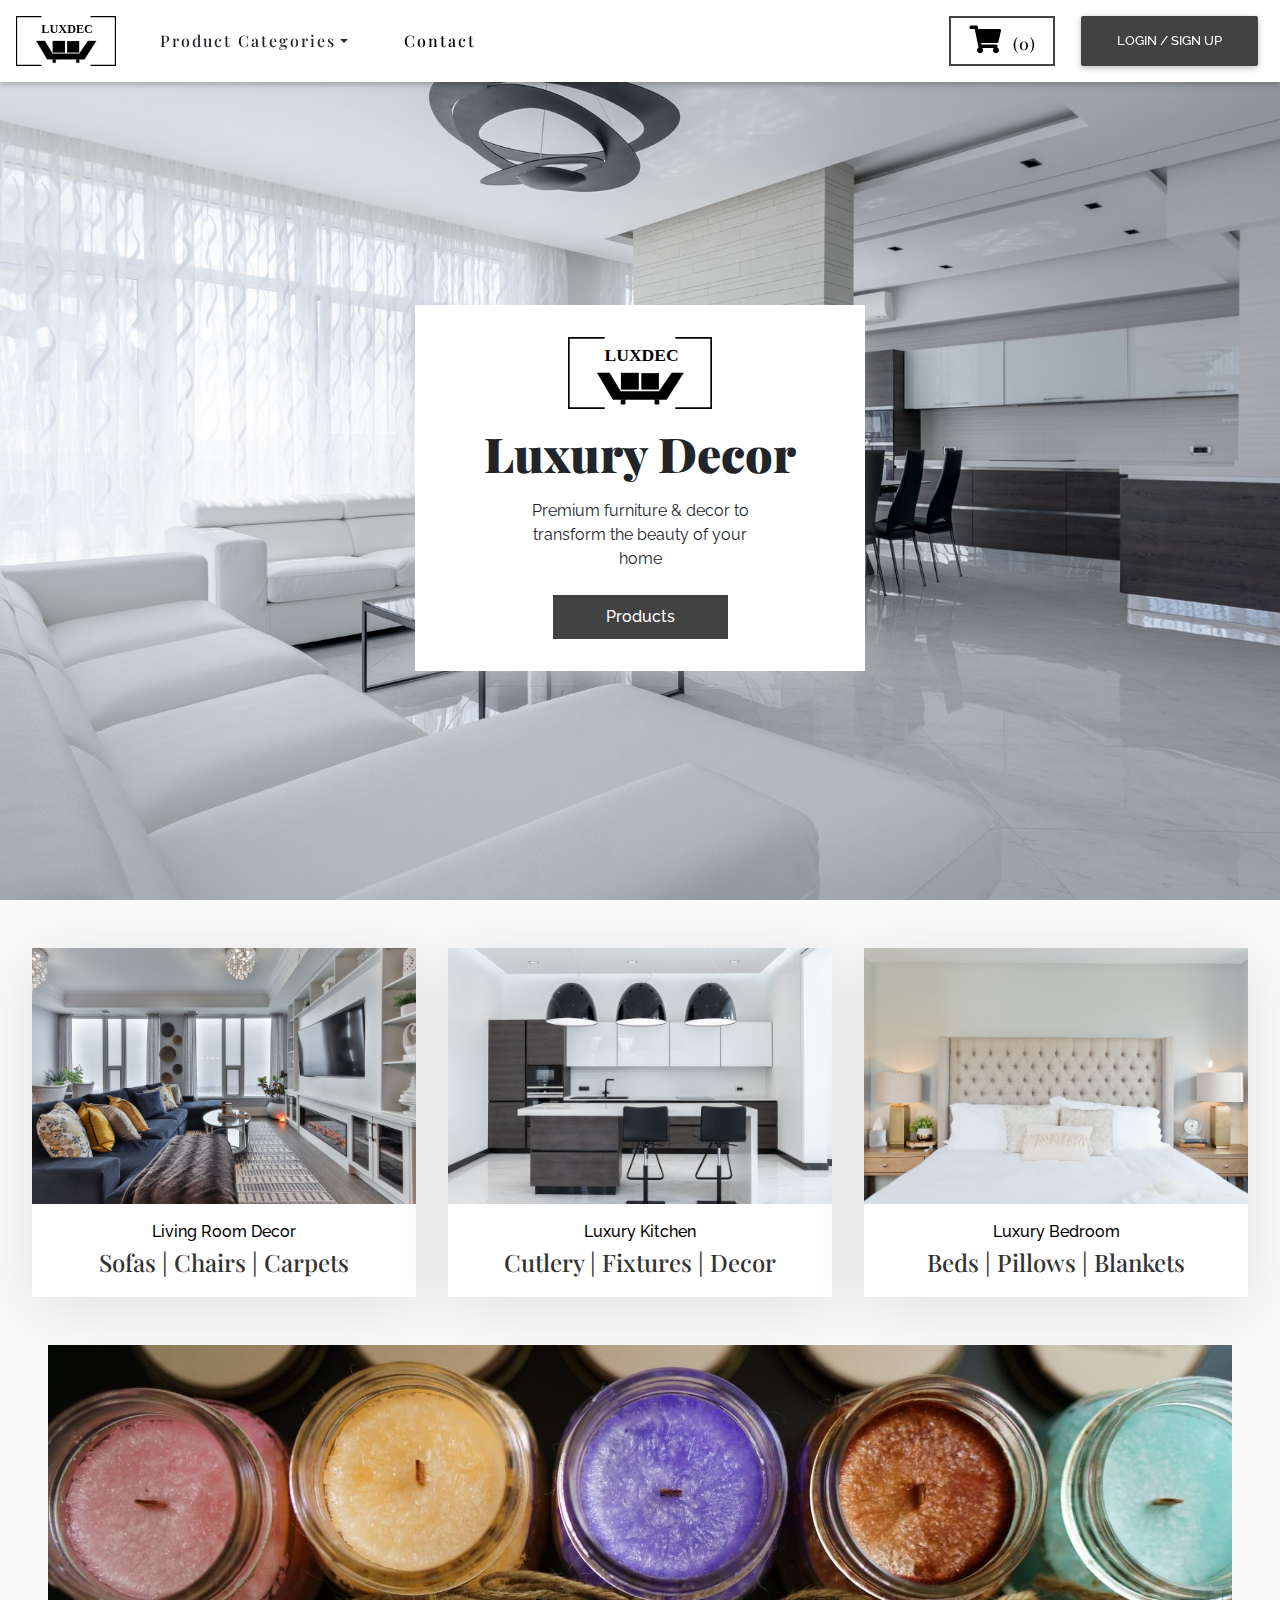
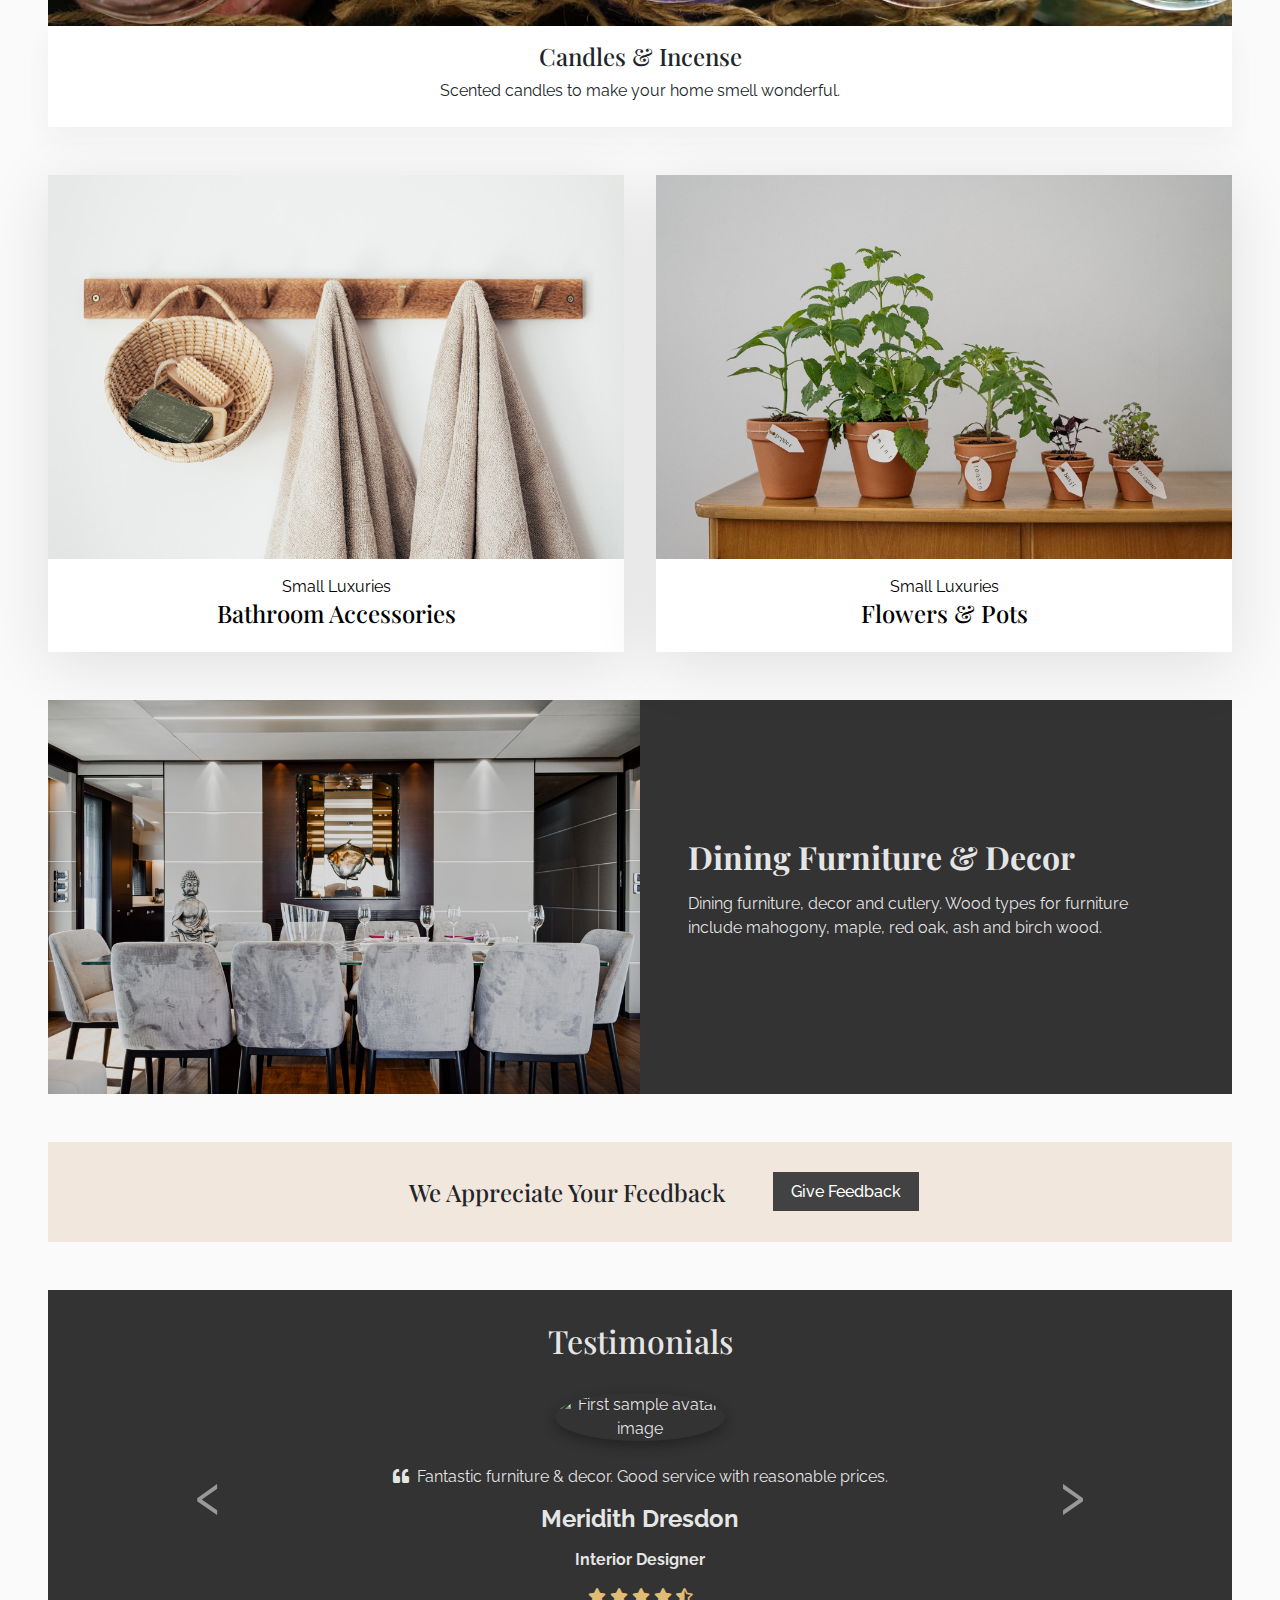
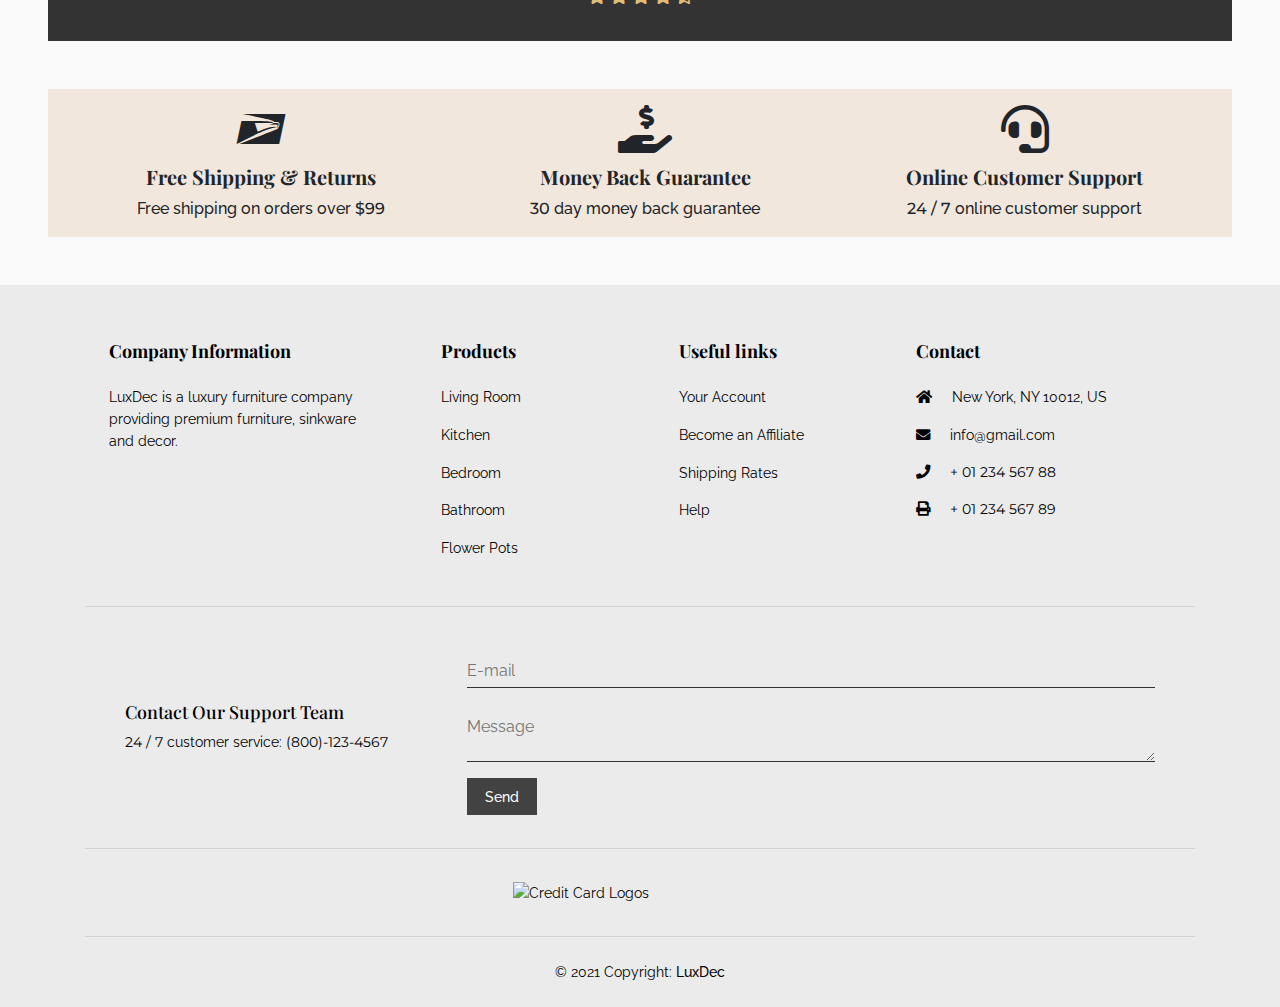
==== index.html @ fb53dd85 "good" ====
<!DOCTYPE html>
<html lang="en">
<head>
  <meta charset="UTF-8">
  <meta name="viewport" content="width=device-width, initial-scale=1, shrink-to-fit=no">
  <meta http-equiv="x-ua-compatible" content="ie=edge">
  <title>Material Design for Bootstrap</title>
  <!-- MDB icon -->
  <link rel="icon" href="img/mdb-favicon.ico" type="image/x-icon">
  <!-- Font Awesome -->
  <link rel="stylesheet" href="https://use.fontawesome.com/releases/v5.11.2/css/all.css">
  <!-- Google Fonts Roboto -->
  <link rel="stylesheet" href="https://fonts.googleapis.com/css?family=Roboto:300,400,500,700&display=swap">
  <!-- Bootstrap core CSS -->
  <link rel="stylesheet" href="css/bootstrap.min.css">
  <!-- Material Design Bootstrap -->
  <link rel="stylesheet" href="css/mdb.min.css">
  <!-- Your custom styles (optional) -->
  <link rel="stylesheet" href="css/style.css">
  <link rel="stylesheet" href="style.css">
  <link rel="preconnect" href="https://fonts.gstatic.com">
<link href="https://fonts.googleapis.com/css2?family=Playfair+Display:ital,wght@0,400;0,500;0,600;0,700;0,800;0,900;1,400;1,500;1,600;1,700;1,800;1,900&display=swap" rel="stylesheet">
<link
    href="https://fonts.googleapis.com/css2?family=Montserrat:ital,wght@0,300;0,400;0,500;0,600;0,700;0,800;0,900;1,300;1,400;1,500;1,600;1,700;1,800;1,900&display=swap"
    rel="stylesheet">
    <link rel="preconnect" href="https://fonts.gstatic.com">
<link href="https://fonts.googleapis.com/css2?family=Raleway:wght@300;400;500;600;700;800;900&display=swap" rel="stylesheet">
</head>
<body>
  <div id="mdb-preloader" class="flex-center">
    <div id="preloader-markup">
    </div>
  </div>
  <!-- Navbar -->
<nav class="navbar navbar-expand-lg fixed-top">

  <!-- Navbar brand -->
  
  <a class="navbar-brand " href="index.html"><img src="img/logo1.svg" alt="" class="logo"></a>
  

  <!-- Collapse button -->
  <div class="nav-item">
    <button type="button" class="nav-link cartbutton mobileshowcart" data-toggle="modal" data-target="#cart"><i class="fas fa-shopping-cart"></i>
      (<span class="total-count"></span>)</button></div>
      
      
      <div class="modal fade" id="cart" tabindex="-1" role="dialog" aria-labelledby="exampleModalLabel" aria-hidden="true">
        <div class="modal-dialog modal-lg" role="document">
        <div class="modal-content">
          <div class="modal-header">
            <h5 class="modal-title" id="exampleModalLabel">Cart</h5>
            <button type="button" class="close" data-dismiss="modal" aria-label="Close">
              <span aria-hidden="true">&times;</span>
            </button>
          </div>
          <div class="modal-body">
            <table class="show-cart table">
              
            </table>
            <div>Total price: $<span class="total-cart"></span></div>
          </div>
          <div class="modal-footer">
            <button class="clear-cart">Clear Cart</button>
            <button type="button" class="herobutton">Order now</button>
          </div>
        </div>
        </div>
        </div> 
        </div>
  <button class="navbar-toggler" type="button" data-toggle="collapse" data-target="#navbarSupportedContent2"
    aria-controls="navbarSupportedContent2" aria-expanded="false" aria-label="Toggle navigation">
    <span><i class="fas fa-bars"></i></span>
  </button>

  <!-- Collapsible content -->
  <div class="collapse navbar-collapse" id="navbarSupportedContent2">

    <!-- Links -->
    <ul class="navbar-nav mr-auto">

      <!-- Features -->
      
      <!-- Technology -->
      <li class="nav-item dropdown mega-dropdown">
        <a class="nav-link dropdown-toggle " id="navbarDropdownMenuLink3" data-toggle="dropdown"
          aria-haspopup="true" aria-expanded="false">Product Categories</a>
        <div class="dropdown-menu mega-menu v-2 z-depth-1 py-5 px-3"
          aria-labelledby="navbarDropdownMenuLink3">
          <div class="row productmenu">
            <div class=" col-xl-2 sub-menu mb-xl-0 mb-0">
              <h6 class="sub-title font-weight-bold white-text">Living Room</h6>
              <!--Featured image-->
              <a href="living-room-products.html" class="view overlay z-depth-1 p-0 livingroommenu">
                <img src="img/livingroom.jpg"
                  class="img-fluid menuimg" alt="First sample image">
                <div class="mask rgba-white-slight"></div>
              </a>
              <ul class="list-unstyled">
                <li>
                  <a class="menu-item pl-0" href="living-room-products.html">
                    <i class="fas fa-caret-right pl-1 pr-3"></i>Living Room Furniture & Decor
                  </a>
                </li>
                
              </ul>
            </div>
            <div class=" col-xl-2 sub-menu mb-md-0 mb-4">
              <h6 class="sub-title  font-weight-bold white-text">Kitchen</h6>
              <a href="kitchen-products.html" class="view overlay z-depth-1 p-0">
                <img src="img/kitchen.jpg"
                  class="img-fluid menuimg" alt="First sample image">
                <div class="mask rgba-white-slight"></div>
              <ul class="list-unstyled">
                <li>
                  <a class="menu-item pl-0" href="kitchen-products.html">
                    <i class="fas fa-caret-right pl-1 pr-3"></i>Kitchen Products & Decor
                  </a>
                </li>
                
              </ul>
            </div>
            <div class=" col-xl-2 sub-menu mb-0">
              <h6 class="sub-title  font-weight-bold white-text">Bedroom</h6>
              <a href="bedroom-products.html" class="view overlay z-depth-1 p-0">
                <img src="img/bedroom.jpg"
                  class="img-fluid menuimg" alt="First sample image">
                <div class="mask rgba-white-slight"></div>
              <ul class="list-unstyled">
                <li>
                  <a class="menu-item pl-0" href="bedroom-products.html">
                    <i class="fas fa-caret-right pl-1 pr-3"></i>Bedroom Mattresses
                  </a>
                </li>
                
              </ul>
            </div>
            <div class=" col-xl-2 sub-menu mb-0">
              <h6 class="sub-title  font-weight-bold white-text">Bathroom</h6>
              <a href="bathroom-products.html" class="view overlay z-depth-1 p-0">
                <img src="img/accessories.jpg"
                  class="img-fluid menuimg" alt="First sample image">
                <div class="mask rgba-white-slight"></div>
              <ul class="list-unstyled">
                <li>
                  <a class="menu-item pl-0" href="bathroom-products.html">
                    <i class="fas fa-caret-right pl-1 pr-3"></i>Bathroom Products
                  </a>
                </li>
                
              </ul>
            </div>
            <div class=" col-xl-2 sub-menu mb-0">
              <h6 class="sub-title  font-weight-bold white-text">Pottery</h6>
              <a href="flower-pots.html" class="view overlay z-depth-1 p-0">
                <img src="img/flowerpot.jpg"
                  class="img-fluid menuimg" alt="First sample image">
                <div class="mask rgba-white-slight"></div>
              <ul class="list-unstyled">
                <li>
                  <a class="menu-item pl-0" href="flower-pots.html">
                    <i class="fas fa-caret-right pl-1 pr-3"></i>Flower Pots
                  </a>
                </li>
                
              </ul>
            </div>
          </div>
        </div>
      </li>
      <!-- Lifestyle -->
      
      <li class="nav-item">
        <div class="modal fade" id="modalSubscriptionForm" tabindex="-1" role="dialog" aria-labelledby="myModalLabel"
aria-hidden="true">
<div class="modal-dialog" role="document">
<div class="modal-content">
  <div class="modal-header text-center">
    <h4 class="modal-title w-100 font-weight-bold">Contact Us</h4>
    <button type="button" class="close" data-dismiss="modal" aria-label="Close">
      <span aria-hidden="true">&times;</span>
    </button>
  </div>
  <div class="modal-body mx-3">
    <div class="md-form mb-5">
      <i class="fas fa-user prefix userdark"></i>
      <input type="text" id="form3" class="form-control validate">
      <label data-error="wrong" data-success="right" for="form3">Your name</label>
    </div>

    <div class="md-form mb-4">
      <i class="fas fa-envelope prefix"></i>
      <input type="email" id="form2" class="form-control validate">
      <label data-error="wrong" data-success="right" for="form2">Your email</label>
    </div>

    <div class="md-form">
      <i class="fas fa-comments prefix"></i>
      <textarea id="materialContactFormMessage" class="form-control md-textarea" rows="3"></textarea>
      <label for="materialContactFormMessage">Message</label>
  </div>

  </div>
  <div class="modal-footer d-flex justify-content-center">
    <button class="btn modalbutton">Send<i class="fas fa-paper-plane-o ml-1"></i></button>
  </div>
</div>
</div>
</div>

<div class="text-left">
<a href="" class="nav-link" data-toggle="modal" data-target="#modalSubscriptionForm">Contact</a>
</div>
      </li>
<li class="nav-item">
  <div class="text-center mobileshow">
    <a href="#" class="btn my-3 modalbutton nav-link" data-toggle="modal" data-target="#modalLRForm">Login / Sign Up</a>
  </div>
</li>
    </ul>
    <!-- Links -->

    
<div class="nav-item">
<button type="button" class="nav-link cartbutton mobilehidecart" data-toggle="modal" data-target="#cart"><i class="fas fa-shopping-cart"></i>
  (<span class="total-count"></span>)</button></div>
  
  
  <div class="modal fade" id="cart" tabindex="-1" role="dialog" aria-labelledby="exampleModalLabel" aria-hidden="true">
    <div class="modal-dialog modal-lg" role="document">
    <div class="modal-content">
      <div class="modal-header">
        <h5 class="modal-title" id="exampleModalLabel">Cart</h5>
        <button type="button" class="close" data-dismiss="modal" aria-label="Close">
          <span aria-hidden="true">&times;</span>
        </button>
      </div>
      <div class="modal-body">
        <table class="show-cart table">
          
        </table>
        <div>Total price: $<span class="total-cart"></span></div>
      </div>
      <div class="modal-footer">
        <button class="clear-cart">Clear Cart</button>
        <button type="button" class="herobutton">Order now</button>
      </div>
    </div>
    </div>
    </div> 
    </div>
    <!-- Search form -->
    <div class="text-center mobilehide">
      <a href="#" class="btn my-3 modalbutton" data-toggle="modal" data-target="#modalLRForm">Login / Sign Up</a>
    </div>

  </div>
  <!-- Collapsible content -->
  <div class="modal fade showplease" id="modalLRForm" tabindex="-1" role="dialog" aria-labelledby="myModalLabel" aria-hidden="true">
    <div class="modal-dialog cascading-modal" role="document">
      <!--Content-->
      <div class="modal-content">
  
        <!--Modal cascading tabs-->
        <div class="modal-c-tabs">
  
          <!-- Nav tabs -->
          <ul class="nav nav-tabs md-tabs tabs-2" role="tablist">
            <li class="nav-item">
              <a class="nav-link active m0" data-toggle="tab" href="#panel7" role="tab"><i class="fas fa-user mr-1"></i>
                Login</a>
            </li>
            <li class="nav-item">
              <a class="nav-link m0" data-toggle="tab" href="#panel8" role="tab"><i class="fas fa-user-plus mr-1"></i>
                Sign Up</a>
            </li>
          </ul>
  
          <!-- Tab panels -->
          <div class="tab-content">
            <!--Panel 7-->
            <div class="tab-pane fade in show active" id="panel7" role="tabpanel">
  
              <!--Body-->
              <div class="modal-body mb-1">
                <div class="md-form form-sm mb-5">
                  <i class="fas fa-envelope prefix"></i>
                  <input type="email" id="modalLRInput10" class="form-control form-control-sm validate">
                  <label data-error="wrong" data-success="right" for="modalLRInput10">Your email</label>
                </div>
  
                <div class="md-form form-sm mb-4">
                  <i class="fas fa-lock prefix"></i>
                  <input type="password" id="modalLRInput11" class="form-control form-control-sm validate">
                  <label data-error="wrong" data-success="right" for="modalLRInput11">Your password</label>
                </div>
                <div class="text-center mt-2">
                  <button class="btn text-center herobutton w-100">Log in <i class="fas fa-sign-in ml-1"></i></button>
                </div>
              </div>
              <!--Footer-->
              <div class="modal-footer">
                <div class="options text-center text-md-right mt-1">
                  <p>Not a member? <a href="#" class="modalblack">Sign Up</a></p>
                  <p>Forgot <a href="#" class="modalblack">Password?</a></p>
                </div>
                <button type="button" class="btn waves-effect ml-auto modalexit" data-dismiss="modal">Exit</button>
              </div>
  
            </div>
            <!--/.Panel 7-->
  
            <!--Panel 8-->
            <div class="tab-pane fade" id="panel8" role="tabpanel">
  
              <!--Body-->
              <div class="modal-body">
                <div class="md-form form-sm mb-5">
                  <i class="fas fa-envelope prefix"></i>
                  <input type="email" id="modalLRInput12" class="form-control form-control-sm validate">
                  <label data-error="wrong" data-success="right" for="modalLRInput12">Your email</label>
                </div>
  
                <div class="md-form form-sm mb-5">
                  <i class="fas fa-lock prefix"></i>
                  <input type="password" id="modalLRInput13" class="form-control form-control-sm validate">
                  <label data-error="wrong" data-success="right" for="modalLRInput13">Your password</label>
                </div>
  
                <div class="md-form form-sm mb-4">
                  <i class="fas fa-lock prefix"></i>
                  <input type="password" id="modalLRInput14" class="form-control form-control-sm validate">
                  <label data-error="wrong" data-success="right" for="modalLRInput14">Repeat password</label>
                </div>
  
                <div class="text-center form-sm mt-2">
                  <button class="btn herobutton w-100">Sign up <i class="fas fa-sign-in ml-1"></i></button>
                </div>
  
              </div>
              <!--Footer-->
              <div class="modal-footer">
                <div class="options text-right">
                  <p class="pt-1">Already have an account? <a href="#" class="modalblack">Log In</a></p>
                </div>
                <button type="button" class="btn waves-effect ml-auto modalexit" data-dismiss="modal">Exit</button>
              </div>
            </div>
            <!--/.Panel 8-->
          </div>
  
        </div>
      </div>
      <!--/.Content-->
    </div>
  </div>
  <!--Modal: Login / Register Form-->
  
  
</nav>
<!-- Navbar -->
<main>
  


<!-- Modal -->


  <article class="herocontainer">
    <div class="heroflex">
      <div class="herocontent">
        <img src="img/logo1.svg" alt="" class="herologo">
        <h1>Luxury Decor</h1>
        <p>Premium furniture <span class="font2">&</span> decor to transform the beauty of your home</p>
        <a href="#cards" class="herobutton" id="productscroll">Products</a>

        <!-- 
        <a href="https://qnistico.github.io/Luxury-Ecommerce/product-details.html?id=2" class="herobutton">View Products</a>
        -->
      </div>
    </div>
  </article>
  <article class="cards" id="cards">
    <div class="cardflex">
      <div class="cardcontent">
        <a href="living-room-products.html"><img src="img/livingroom.jpg" alt="">
        <div class="cardwords">
        <p>Living Room Decor</p>
          <h2>Sofas | Chairs | Carpets</h2>
        </div>
        </a>
      </div>
      <div class="cardcontent">
        <a href="kitchen-products.html"><img src="img/kitchen.jpg" alt="">
        <div class="cardwords">
        <p>Luxury Kitchen</p>
          <h2>Cutlery | Fixtures | Decor</h2>
        </div>
        </a>
      </div>
      <div class="cardcontent">
        <a href="bedroom-products.html"><img src="img/bedroom.jpg" alt="">
        <div class="cardwords">
        <p>Luxury Bedroom</p>
          <h2>Beds | Pillows | Blankets</h2>
        </div>
        </a>
      </div>
    </div>
  </article>
  <article class="candles">
    <div class="candleflex">
      <div class="pickgradient">
      <img src="img/candles.jpg" alt="">
      </div>
      <div class="candlecontent">
        <h2>Candles & Incense</h2>
        <p>Scented candles to make your home smell wonderful.</p>
      </div>
    </div>
  </article>
  <article class="cards2">
    <div class="cards2flex">
      <div class="cards2content">
      <a href="bathroom-products.html">
        <img src="img/accessories.jpg" alt="">
        <div class="cardwords">
          <p>Small Luxuries</p>
          <h2>Bathroom Accessories</h2>
          </div>
        </div>
      </a>
      <div class="cards2content c2c2">
      <a href="flower-pots.html">
        <img src="img/flowerpot.jpg" alt="">
        <div class="cardwords">
          <p>Small Luxuries</p>
          <h2>Flowers & Pots</h2>
          </div>
        </div>
      </a>
    </div>
  </article>
  <!-- Nav -->
  

  <article class="featured">
    <div class="featuredflex">
      <img src="img/luxuryfeature.jpg" alt="">
      <div class="featuredcontent">
        <h2>Dining Furniture & Decor</h2>
        <p>Dining furniture, decor and cutlery.  Wood types for furniture include mahogony, maple, red oak, ash and birch wood.</p>
      </div>
    </div>
  </article>

<div class="opinion">
  <div class="opinionflex">
  <p>We Appreciate Your Feedback</p>
  

<div class="text-center">
  <a href="#customerservice" class="herobutton">Give Feedback</a>
</div>
  </div>
  
</div>
<section class="text-center my-5 customers">
  <!-- Section heading -->

  <div class="wrapper-carousel-fix">
    <!-- Carousel Wrapper -->
    <div id="carousel-example-1" class="carousel no-flex testimonial-carousel slide carousel-slide" data-ride="carousel"
      data-interval="false">
      <!--Slides-->
      <div class="carousel-inner" role="listbox">
        <!--First slide-->
        <div class="carousel-item active">
          <div class="testimonial">
            <!--Avatar-->
            <div class="avatar mx-auto mb-4">
              <h2>Testimonials</h2>
              <img src="https://mdbootstrap.com/img/Photos/Avatars/img%20(30).jpg" class="rounded-circle img-fluid"
                alt="First sample avatar image">
            </div>
            <!--Content-->
            <p>
              <i class="fas fa-quote-left"></i>Fantastic furniture & decor.  Good service with reasonable prices.
            </p>
            <h4 class="font-weight-bold">Meridith Dresdon</h4>
            <h6 class="font-weight-bold my-3">Interior Designer</h6>
            <!--Review-->
            <i class="fas fa-star"> </i>
            <i class="fas fa-star"> </i>
            <i class="fas fa-star"> </i>
            <i class="fas fa-star"> </i>
            <i class="fas fa-star-half-alt"> </i>
          </div>
        </div>
        <!--First slide-->
        <!--Second slide-->
        <div class="carousel-item">
          <div class="testimonial">
            <!--Avatar-->
            <div class="avatar mx-auto mb-4">
              <h2>Testimonials</h2>
              <img src="https://mdbootstrap.com/img/Photos/Avatars/img%20(31).jpg" class="rounded-circle img-fluid"
                alt="Second sample avatar image">
            </div>
            <!--Content-->
            <p>
              <i class="fas fa-quote-left"></i>Excellent customer service.  LuxDec will help you with any purchase issues!</p>
            <h4 class="font-weight-bold">Sarah Kathrine</h4>
            <h6 class="font-weight-bold my-3">Home Designer</h6>
            <!--Review-->
            <i class="fas fa-star"> </i>
            <i class="fas fa-star"> </i>
            <i class="fas fa-star"> </i>
            <i class="fas fa-star"> </i>
            <i class="fas fa-star"> </i>
          </div>
        </div>
        <!--Second slide-->
        <!--Third slide-->
        <div class="carousel-item">
          <div class="testimonial">
            <!--Avatar-->
            <div class="avatar mx-auto mb-4">
              <h2>Testimonials</h2>
              <img src="https://mdbootstrap.com/img/Photos/Avatars/img%20(3).jpg" class="rounded-circle img-fluid"
                alt="Third sample avatar image">
            </div>
            <!--Content-->
            <p>
              <i class="fas fa-quote-left"></i>High quality furniture & decor.  I highly recommend shopping with LuxDec.</p>
            <h4 class="font-weight-bold">Mark Smith</h4>
            <h6 class="font-weight-bold my-3">Home Designer</h6>
            <!--Review-->
            <i class="fas fa-star"> </i>
            <i class="fas fa-star"> </i>
            <i class="fas fa-star"> </i>
            <i class="fas fa-star"> </i>
            <i class="far fa-star"> </i>
          </div>
        </div>
        <!--Third slide-->
      </div>
      <!--Slides-->
      <!--Controls-->
      <a class="carousel-control-prev left carousel-control" href="#carousel-example-1" role="button"
        data-slide="prev">
        <span class="icon-prev" aria-hidden="true"></span>
        <span class="sr-only">Previous</span>
      </a>
      <a class="carousel-control-next right carousel-control" href="#carousel-example-1" role="button"
        data-slide="next">
        <span class="icon-next" aria-hidden="true"></span>
        <span class="sr-only">Next</span>
      </a>
      <!--Controls-->
    </div>
    <!-- Carousel Wrapper -->
  </div>

</section>
<div class="services">
  <div class="servicesflex">
    <div class="serviceitem">
      <i class="fab fa-usps prefix"></i>
    <h5>Free Shipping & Returns</h5>
    <p>Free shipping on orders over <span class="font1">$99</span></p>
    </div>
    <div class="serviceitem">
      <i class="fas fa-hand-holding-usd prefix"></i>
    <h5>Money Back Guarantee</h5>
    <p><span class="font1">30</span> day money back guarantee</p>
    </div>
    <div class="serviceitem">
      <i class="fas fa-headset prefix"></i>
    <h5>Online Customer Support</h5>
    <p><span class="font1">24 / 7</span> online customer support</p>
    </div>
  </div>
</div>
<!-- 
<div class="card1">
  <div class="imghp">
    <img src="img/headphonesnobg.png" alt="">
  </div>
  <div class="contenthp">
    <h3>Wireless Headphones</h3>
    <h2 class="price">$65.<small>99</small></h2>
    <a href="#" class="buy">Buy Now</a>
  </div>
</div>
-->
<footer class="page-footer font-small pt-4">

  <!-- Footer Links -->
  <div class="container text-center text-md-left">

    <!-- Footer links -->
<!-- 
    <div class="text-center customerreview">
      <p class="font1">4.5 / 5</p>
      <i class="fas fa-star"></i>
          <i class="fas fa-star"></i>
          <i class="fas fa-star"></i>
          <i class="fas fa-star"></i>
          <i class="fas fa-star-half-alt"></i>
          <p class="font1">32,000 Trusted Customer Reviews</p>
          <hr>
    </div>
  -->

    <div class="row text-center text-md-left mt-3 pb-3">

      <!-- Grid column -->
      <div class="col-md-3 col-lg-3 col-xl-3 mx-auto mt-3">
        <h6 class=" mb-4 font-weight-bold">Company Information</h6>
        <p>LuxDec is a luxury furniture company providing premium furniture, sinkware and decor.</p>
      </div>
      <!-- Grid column -->

      <hr class="w-100 clearfix d-md-none">

      <!-- Grid column -->
      <div class="col-md-2 col-lg-2 col-xl-2 mx-auto mt-3">
        <h6 class=" mb-4 font-weight-bold">Products</h6>
        <p>
          <a href="living-room-products.html">Living Room</a>
        </p>
        <p>
          <a href="kitchen-products.html">Kitchen</a>
        </p>
        <p>
          <a href="bedroom-products.html">Bedroom</a>
        </p>
        <p>
          <a href="bathroom-products.html">Bathroom</a>
        </p>
        <p>
          <a href="flower-pots.html">Flower Pots</a>
        </p>
      </div>
      <!-- Grid column -->

      <hr class="w-100 clearfix d-md-none">

      <!-- Grid column -->
      <div class="col-md-3 col-lg-2 col-xl-2 mx-auto mt-3">
        <h6 class=" mb-4 font-weight-bold">Useful links</h6>
        <p>
          <a href="#!">Your Account</a>
        </p>
        <p>
          <a href="#!">Become an Affiliate</a>
        </p>
        <p>
          <a href="#!">Shipping Rates</a>
        </p>
        <p>
          <a href="#!">Help</a>
        </p>
      </div>

      <!-- Grid column -->
      <hr class="w-100 clearfix d-md-none">

      <!-- Grid column -->
      <div class="col-md-4 col-lg-3 col-xl-3 mx-auto mt-3">
        <h6 class=" mb-4 font-weight-bold">Contact</h6>
        <p>
          <i class="fas fa-home mr-3"></i> New York, NY 10012, US</p>
        <p>
          <i class="fas fa-envelope mr-3"></i> info@gmail.com</p>
        <p class="font1">
          <i class="fas fa-phone mr-3"></i> + 01 234 567 88</p>
        <p class="font1">
          <i class="fas fa-print mr-3"></i> + 01 234 567 89</p>
      </div>
      <!-- Grid column -->

    </div>
    <hr>
    <div class="customerservice" id="customerservice">
      <div class="customerserviceflex">
        <div class="customerservicecontent">
        <h6>Contact Our Support Team</h6>
        <a href="tel:800-123-4567"><span class="font1">24 / 7</span> customer service: <span class="font1">(800)-123-4567</span></a>
        </div>
        <div class="contact">
        <div class="md-form emailform">
          <input type="email" id="materialLoginFormEmail" class="form-control">
          <label for="materialLoginFormEmail">E-mail</label>
          <div class="md-form">
            <textarea id="materialContactFormMessage" class="form-control md-textarea" rows="3"></textarea>
            <label for="materialContactFormMessage">Message</label>
        </div>
          <div class="buttonbox">
          <a href="#" class="herobutton">Send</a>
          </div>
          </div>
        </div>
      </div>
    </div>
    <hr>
    <div class="row text-center text-md-left mt-3 pb-3">
      <div class="col-md-3 col-lg-3 col-xl-3 mx-auto mt-3">
        <a href="http://www.credit-card-logos.com/"><img alt="Credit Card Logos" title="Credit Card Logos" src="http://www.credit-card-logos.com/images/multiple_credit-card-logos-1/credit_card_logos_16.gif" width="336" height="50" border="0" /></a>
</div>
    </div>
    <hr>
    <div class="footerbottom">
    <p class="text-center">© 2021 Copyright:
      <a href="https://mdbootstrap.com/">
        <strong>LuxDec</strong>
      </a>
    </p>
    </div>
    

    </div>
    <!-- Grid row -->

  </div>
  <!-- Footer Links -->

</footer>

<!-- Footer -->
</main>
  <!-- Start your project here-->  
  
  <!-- End your project here-->

  <!-- jQuery -->
  <script type="text/javascript" src="js/jquery.min.js"></script>
  <!-- Bootstrap tooltips -->
  <script type="text/javascript" src="js/popper.min.js"></script>
  <!-- Bootstrap core JavaScript -->
  <script type="text/javascript" src="js/bootstrap.min.js"></script>
  <!-- MDB core JavaScript -->
  <script type="text/javascript" src="js/mdb.min.js"></script>
  <!-- Your custom scripts (optional) -->
  <script type="text/javascript" src="script.js"></script>

</body>
</html>
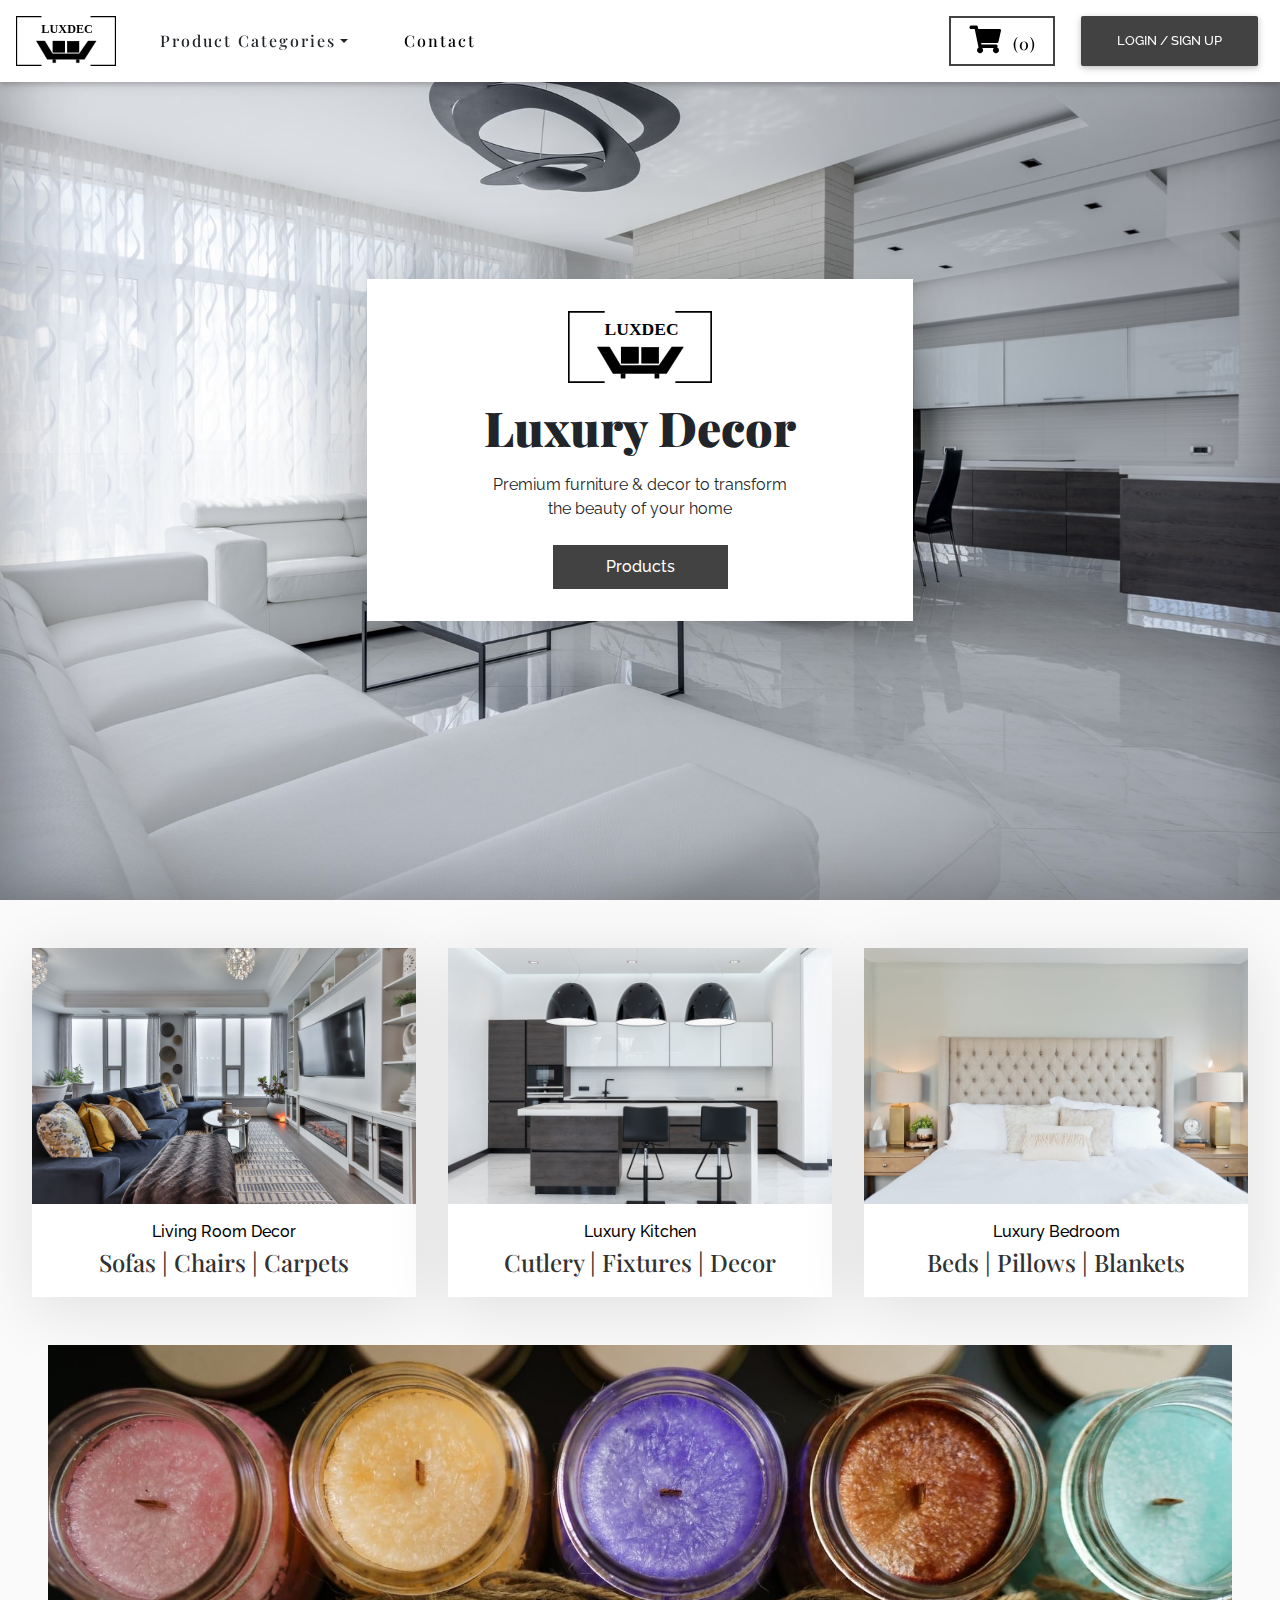
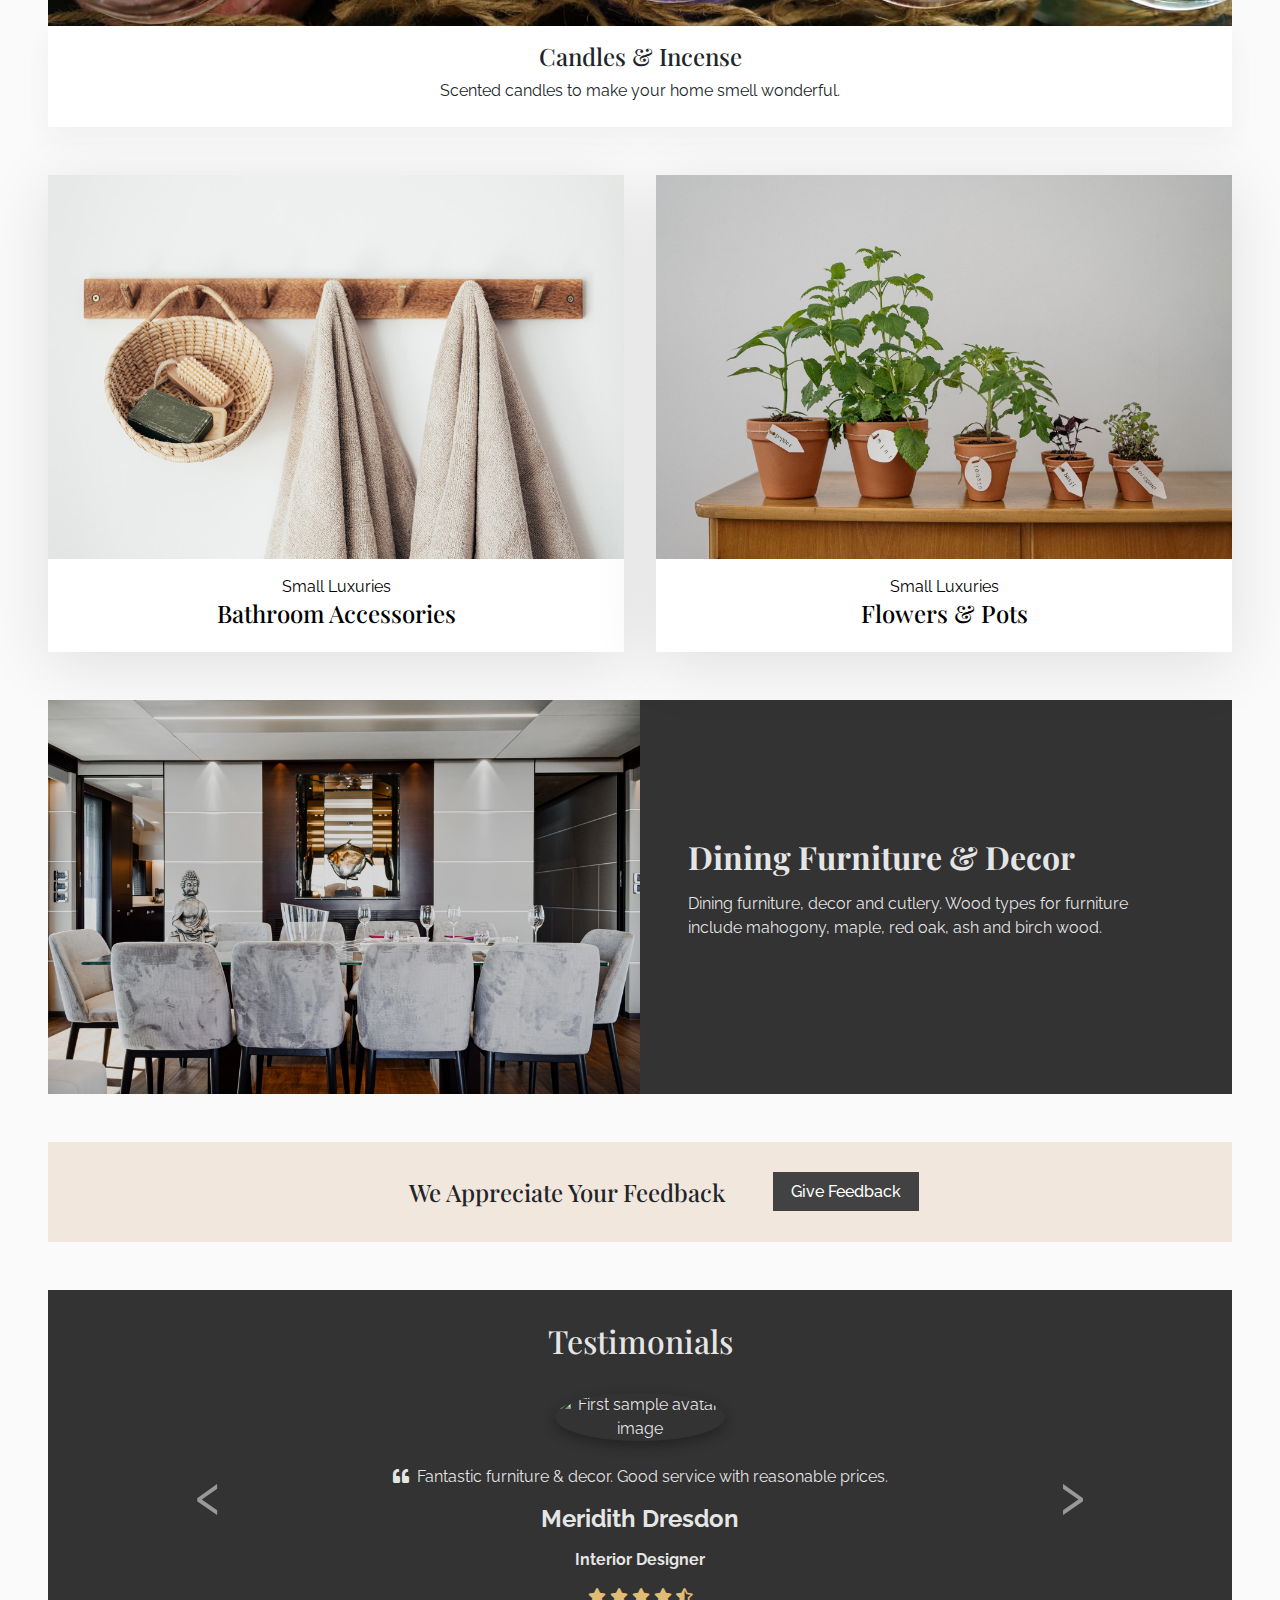
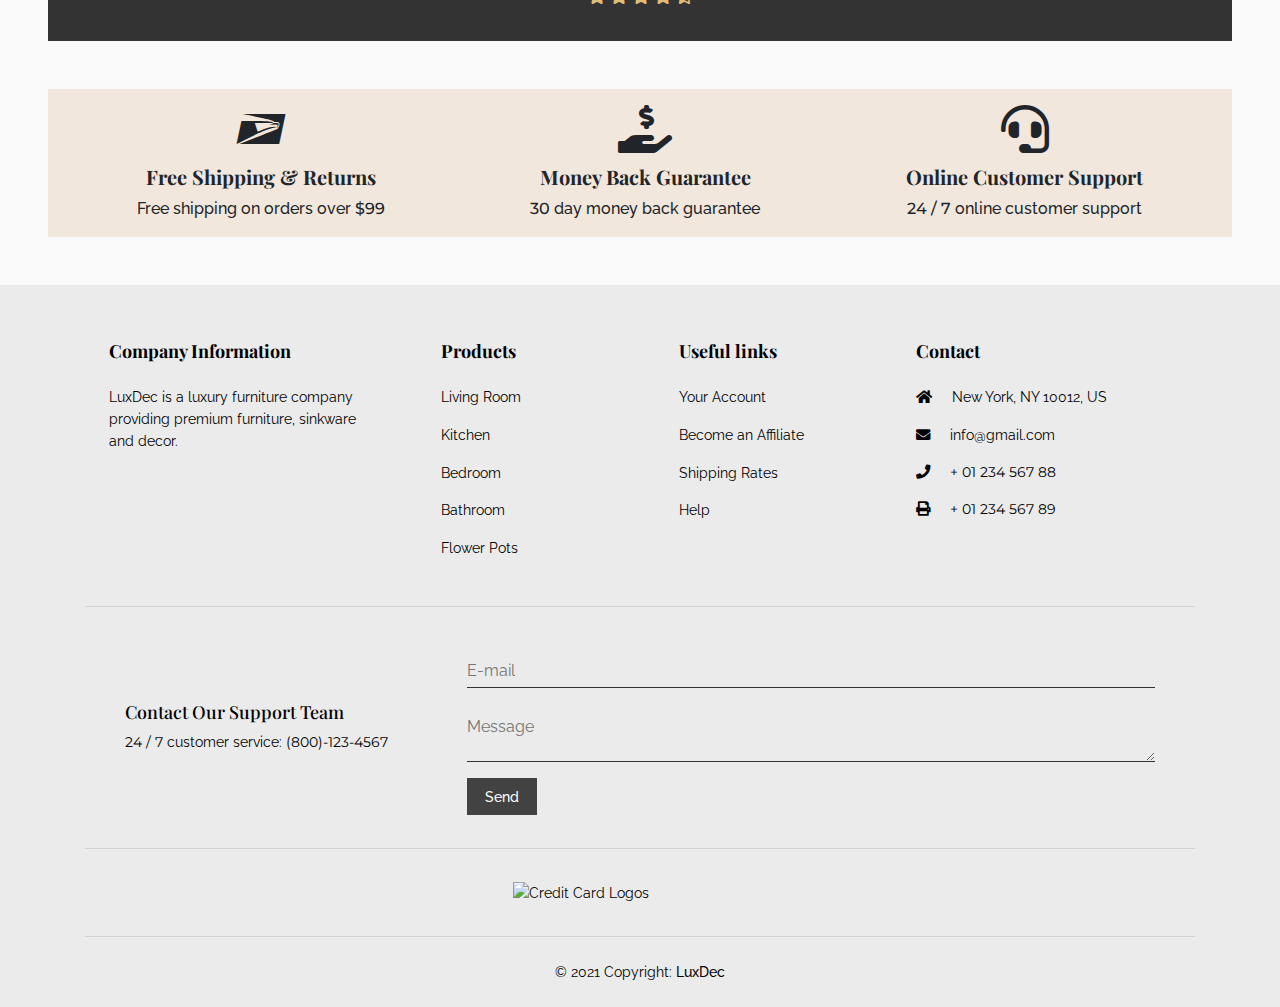
==== commit 4699648d: "smooth animations added to landingpage" ====
--- a/index.html
+++ b/index.html
@@ -4,7 +4,8 @@
   <meta charset="UTF-8">
   <meta name="viewport" content="width=device-width, initial-scale=1, shrink-to-fit=no">
   <meta http-equiv="x-ua-compatible" content="ie=edge">
-  <title>Material Design for Bootstrap</title>
+  <meta name="description" content="LuxDec is a luxury distributor of furniture and decor.">
+  <title>LuxDec Furniture & Decor</title>
   <!-- MDB icon -->
   <link rel="icon" href="img/mdb-favicon.ico" type="image/x-icon">
   <!-- Font Awesome -->
@@ -24,13 +25,11 @@
     href="https://fonts.googleapis.com/css2?family=Montserrat:ital,wght@0,300;0,400;0,500;0,600;0,700;0,800;0,900;1,300;1,400;1,500;1,600;1,700;1,800;1,900&display=swap"
     rel="stylesheet">
     <link rel="preconnect" href="https://fonts.gstatic.com">
-<link href="https://fonts.googleapis.com/css2?family=Raleway:wght@300;400;500;600;700;800;900&display=swap" rel="stylesheet">
+<link href="https://fonts.googleapis.com/css2?family=Raleway:wght@300;400;500;600;700;800;900&display=swap" 
+rel="stylesheet">
+<script src="https://unpkg.com/scrollreveal"></script>
 </head>
 <body>
-  <div id="mdb-preloader" class="flex-center">
-    <div id="preloader-markup">
-    </div>
-  </div>
   <!-- Navbar -->
 <nav class="navbar navbar-expand-lg fixed-top">
 
@@ -368,7 +367,7 @@
 
   <article class="herocontainer">
     <div class="heroflex">
-      <div class="herocontent">
+      <div class="herocontent wow fadeInUp">
         <img src="img/logo1.svg" alt="" class="herologo">
         <h1>Luxury Decor</h1>
         <p>Premium furniture <span class="font2">&</span> decor to transform the beauty of your home</p>
@@ -385,24 +384,24 @@
       <div class="cardcontent">
         <a href="living-room-products.html"><img src="img/livingroom.jpg" alt="">
         <div class="cardwords">
-        <p>Living Room Decor</p>
-          <h2>Sofas | Chairs | Carpets</h2>
+        <p class="sr-p">Living Room Decor</p>
+          <h2 class="sr-p">Sofas | Chairs | Carpets</h2>
         </div>
         </a>
       </div>
       <div class="cardcontent">
         <a href="kitchen-products.html"><img src="img/kitchen.jpg" alt="">
         <div class="cardwords">
-        <p>Luxury Kitchen</p>
-          <h2>Cutlery | Fixtures | Decor</h2>
+        <p class="sr-p">Luxury Kitchen</p>
+          <h2 class="sr-p">Cutlery | Fixtures | Decor</h2>
         </div>
         </a>
       </div>
       <div class="cardcontent">
         <a href="bedroom-products.html"><img src="img/bedroom.jpg" alt="">
         <div class="cardwords">
-        <p>Luxury Bedroom</p>
-          <h2>Beds | Pillows | Blankets</h2>
+        <p class="sr-p">Luxury Bedroom</p>
+          <h2 class="sr-p">Beds | Pillows | Blankets</h2>
         </div>
         </a>
       </div>
@@ -414,8 +413,8 @@
       <img src="img/candles.jpg" alt="">
       </div>
       <div class="candlecontent">
-        <h2>Candles & Incense</h2>
-        <p>Scented candles to make your home smell wonderful.</p>
+        <h2 class="sr-p">Candles & Incense</h2>
+        <p class="sr-p">Scented candles to make your home smell wonderful.</p>
       </div>
     </div>
   </article>
@@ -425,8 +424,8 @@
       <a href="bathroom-products.html">
         <img src="img/accessories.jpg" alt="">
         <div class="cardwords">
-          <p>Small Luxuries</p>
-          <h2>Bathroom Accessories</h2>
+          <p class="sr-p">Small Luxuries</p>
+          <h2 class="sr-p">Bathroom Accessories</h2>
           </div>
         </div>
       </a>
@@ -434,8 +433,8 @@
       <a href="flower-pots.html">
         <img src="img/flowerpot.jpg" alt="">
         <div class="cardwords">
-          <p>Small Luxuries</p>
-          <h2>Flowers & Pots</h2>
+          <p class="sr-p">Small Luxuries</p>
+          <h2 class="sr-p">Flowers & Pots</h2>
           </div>
         </div>
       </a>
@@ -448,18 +447,18 @@
     <div class="featuredflex">
       <img src="img/luxuryfeature.jpg" alt="">
       <div class="featuredcontent">
-        <h2>Dining Furniture & Decor</h2>
-        <p>Dining furniture, decor and cutlery.  Wood types for furniture include mahogony, maple, red oak, ash and birch wood.</p>
+        <h2 class="sr-p">Dining Furniture & Decor</h2>
+        <p class="sr-p">Dining furniture, decor and cutlery.  Wood types for furniture include mahogony, maple, red oak, ash and birch wood.</p>
       </div>
     </div>
   </article>
 
 <div class="opinion">
   <div class="opinionflex">
-  <p>We Appreciate Your Feedback</p>
-  
-
-<div class="text-center">
+  <p class="sr-p">We Appreciate Your Feedback</p>
+  
+
+<div class="text-center sr-p">
   <a href="#customerservice" class="herobutton">Give Feedback</a>
 </div>
   </div>
@@ -565,17 +564,17 @@
 </section>
 <div class="services">
   <div class="servicesflex">
-    <div class="serviceitem">
+    <div class="serviceitem sr-p">
       <i class="fab fa-usps prefix"></i>
     <h5>Free Shipping & Returns</h5>
     <p>Free shipping on orders over <span class="font1">$99</span></p>
     </div>
-    <div class="serviceitem">
+    <div class="serviceitem sr-p">
       <i class="fas fa-hand-holding-usd prefix"></i>
     <h5>Money Back Guarantee</h5>
     <p><span class="font1">30</span> day money back guarantee</p>
     </div>
-    <div class="serviceitem">
+    <div class="serviceitem sr-p">
       <i class="fas fa-headset prefix"></i>
     <h5>Online Customer Support</h5>
     <p><span class="font1">24 / 7</span> online customer support</p>
--- a/style.css
+++ b/style.css
@@ -21,6 +21,17 @@
   background: url(img/mansion1.jpg);
   background-size: cover;
   background-position: center center;
+  display: -webkit-box;
+  display: -ms-flexbox;
+  display: flex;
+  -webkit-box-pack: center;
+      -ms-flex-pack: center;
+          justify-content: center;
+  -webkit-box-align: center;
+      -ms-flex-align: center;
+          align-items: center;
+  -webkit-box-shadow: inset #0000005c 0 8px 80px 0;
+          box-shadow: inset #0000005c 0 8px 80px 0;
 }
 
 .herocontainer .herologo {
@@ -45,7 +56,7 @@
 }
 
 .herocontainer .heroflex .herocontent {
-  width: 32%;
+  width: 100%;
   text-align: center;
   display: -webkit-box;
   display: -ms-flexbox;
@@ -62,13 +73,13 @@
           justify-content: center;
   background-color: white;
   padding: 2rem;
-  margin: 13% auto 0 auto;
-  -webkit-box-shadow: #c5c5c562 0 12px 24px 0;
-          box-shadow: #c5c5c562 0 12px 24px 0;
+  margin: auto;
+  -webkit-box-shadow: #0000005c 0 8px 80px 0;
+          box-shadow: #0000005c 0 8px 80px 0;
   -webkit-animation-duration: 0.618s;
           animation-duration: 0.618s;
-  -webkit-animation-delay: 0.3s;
-          animation-delay: 0.3s;
+  -webkit-animation-delay: 0.45s;
+          animation-delay: 0.45s;
 }
 
 .herocontainer .heroflex .herocontent h1 {
@@ -152,6 +163,7 @@
           justify-content: center;
   padding: 3rem;
   color: rgba(255, 255, 255, 0.884);
+  width: 100%;
 }
 
 .featured .featuredflex .featuredcontent p {
@@ -1975,4 +1987,25 @@
 } 
 
 */
+@media screen and (max-width: 320px) {
+  .mobileshowcart {
+    position: relative;
+    left: -9vw;
+  }
+  .navbar-toggler {
+    position: relative;
+    left: 75vw;
+    top: -18vw;
+  }
+}
+
+@media screen and (min-width: 2000px) {
+  .cards, .candles, .cards2, .featured, .opinion, .customers, .services, .livingroomproducts, .kitchenproducts, .bedroomproducts, .flowerpotproducts, .bathroomproducts {
+    width: 1500px;
+    margin: auto;
+  }
+  .candles img {
+    min-height: 350px;
+  }
+}
 /*# sourceMappingURL=style.css.map */